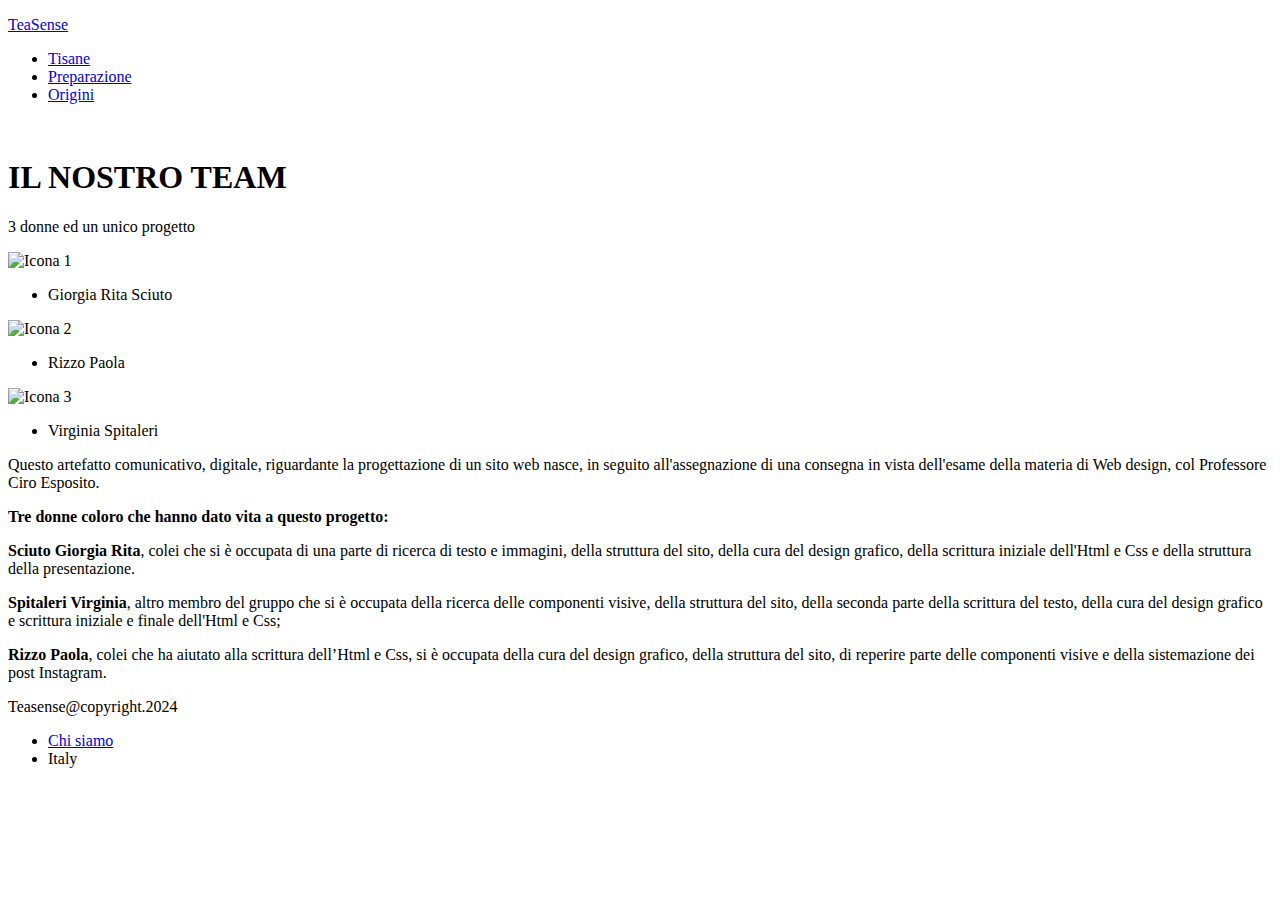
==== chisiamo.html @ ba70587f "Initial commit" ====
<!DOCTYPE html>
<html lang="en">
<head>
    <meta charset="UTF-8">
    <meta name="viewport" content="width=device-width, initial-scale=1.0">
    <title>Teasense</title>
    <link rel="stylesheet" href="Css/style.css">
    <link rel="preconnect" href="https://fonts.googleapis.com">
    <link rel="preconnect" href="https://fonts.gstatic.com" crossorigin>
    <link href="https://fonts.googleapis.com/css2?family=Inter:wght@100..900&display=swap" rel="stylesheet">
</head>
<body>
    <header>
        <p><a href="index.html">TeaSense</a></p>
        <nav>
            <ul>
                <li><a href="tipologieditisane">Tisane</a></li>
                <li><a href="preparazione.html">Preparazione</a></li>
                <li><a href="origini.html">Origini</a></li> 
            </ul>
        </nav>
        </nav>
    </header>
    <main>
        <section class="hero">
            <img loading="lazy" src="Immagini/immagine chi siamo.jpg" alt="">
            <div class="green-square">
                <div>
                    <h1>IL NOSTRO TEAM</h1>
                    <p>3 donne ed un unico progetto</p>
                </div>
            </div>
        </section>
        <section class="content">
            <div class="team">
                <div class="team1">
                    <img loading="lazy" src="Immagini/GIORGIA.png" alt="Icona 1">
                    <ul>
                        <li>Giorgia Rita Sciuto</li>
                    </ul>
                </div>
                <div class="team1">
                    <img loading="lazy"src="Immagini/PAOLA.png" alt="Icona 2">
                    <ul>
                        <li>Rizzo Paola</li>
                   
                    </ul>
                </div>
                <div class="team1">
                    <img loading="lazy" src="Immagini/VIRGINIA.png" alt="Icona 3">
                    <ul>
                        <li>Virginia Spitaleri</li>
                    </ul>
                </div>
            </div>
            <div class="text">
                <div>
                    <p>Questo artefatto comunicativo, digitale, riguardante la progettazione di un sito web nasce, in seguito all'assegnazione di una consegna in vista dell'esame della materia di Web design, col Professore Ciro Esposito.</p>
                    <p><strong>Tre donne coloro che hanno dato vita a questo progetto:</strong></p>
                    <p><strong>Sciuto Giorgia Rita</strong>, colei che si è occupata di una parte di ricerca di testo e immagini, della struttura del sito, della cura del design grafico, della scrittura iniziale dell'Html e Css e della struttura della presentazione.  </p>
                    <p><strong>Spitaleri Virginia</strong>, altro membro del gruppo che si è occupata della ricerca delle componenti visive, della struttura del sito, della seconda parte della scrittura del testo, della cura del design grafico e scrittura iniziale e finale dell'Html e Css;</p>
                    <p><strong>Rizzo Paola</strong>, colei che ha aiutato alla scrittura dell’Html e Css, si è occupata della cura del design grafico, della struttura del sito, di reperire parte delle componenti visive e della sistemazione dei post Instagram. </p>
                </div>
            </div>
            </section>
        </section>
    </main>
    <footer>
        <p>Teasense@copyright.2024</p>
        <nav>
            <ul>
                <li><a href="chisiamo.html">Chi siamo</a></li>
                <li>Italy</li>
            </ul>
        </nav>
    </footer>
    </body>
    </html>
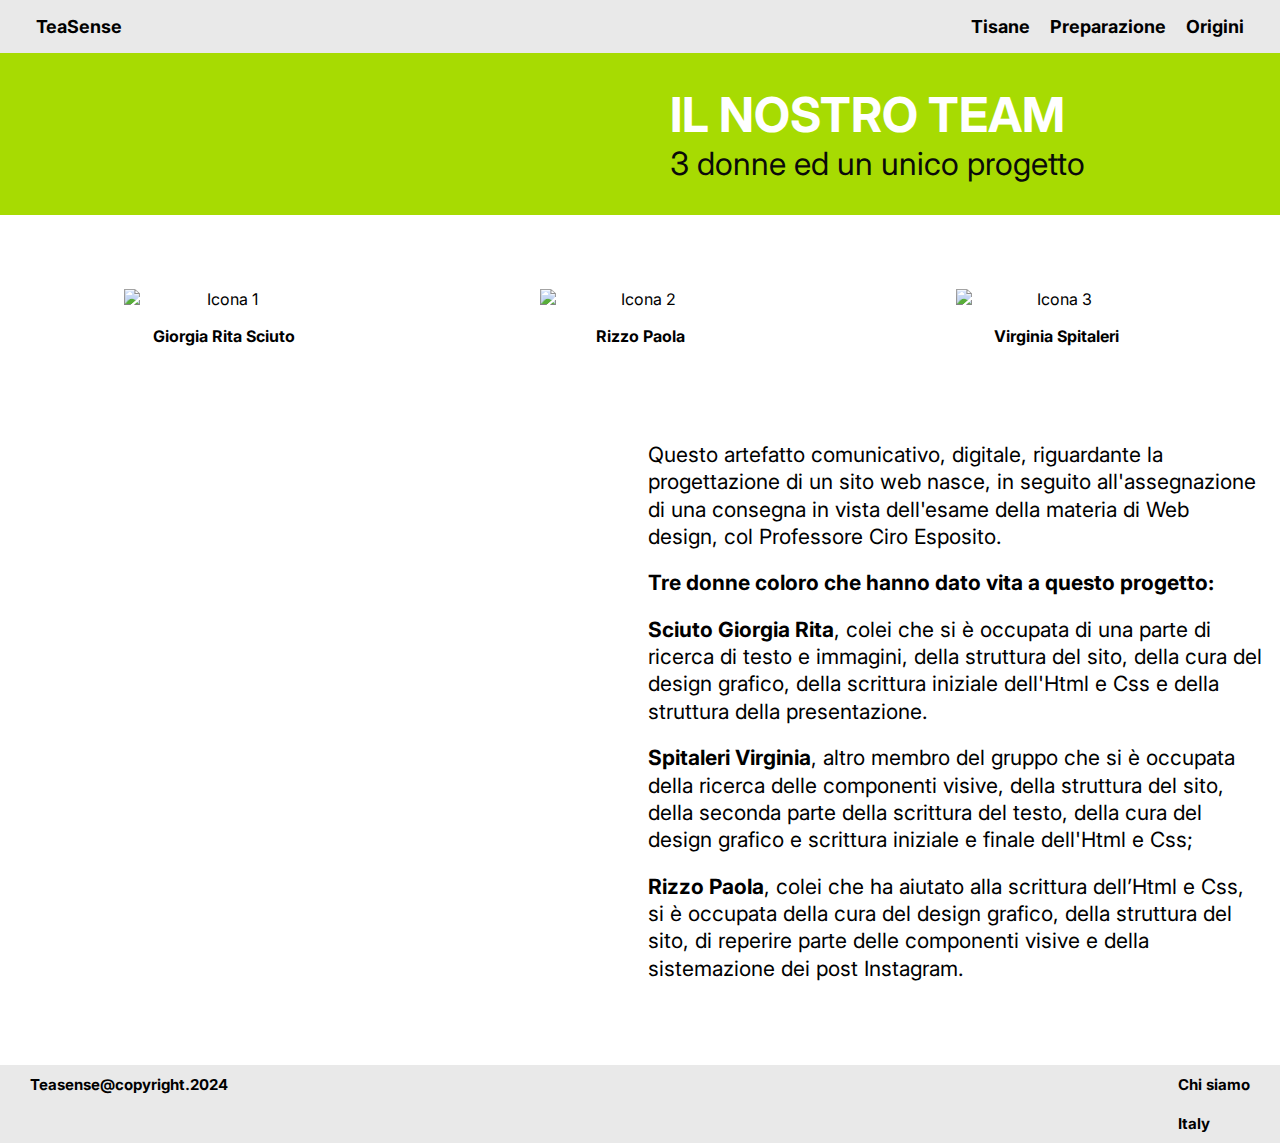
==== commit 4f1e0c29: "css" ====
--- a/chisiamo.html
+++ b/chisiamo.html
@@ -4,7 +4,7 @@
     <meta charset="UTF-8">
     <meta name="viewport" content="width=device-width, initial-scale=1.0">
     <title>Teasense</title>
-    <link rel="stylesheet" href="Css/style.css">
+    <link rel="stylesheet" href="css/style.css">
     <link rel="preconnect" href="https://fonts.googleapis.com">
     <link rel="preconnect" href="https://fonts.gstatic.com" crossorigin>
     <link href="https://fonts.googleapis.com/css2?family=Inter:wght@100..900&display=swap" rel="stylesheet">
--- a/css/style.css
+++ b/css/style.css
@@ -0,0 +1,464 @@
+body {
+    margin: 0;
+    background-color: #ffffff;
+    font-family: 'Inter', sans-serif;
+    font-style: normal;
+}
+
+h1, h2, h3, h4, h5, h6, p, ul, ol {
+    margin: 0;
+    padding: 0;
+}
+
+img {
+    max-width: 100%;
+    display: block;
+}
+
+header {
+    background-color: #E9E9E9;
+    display: flex;
+    padding: 16px;
+    justify-content: space-between;
+    font-size: 18px;
+}
+
+header p {
+    font-weight: bold;
+    padding-left: 20px;
+}
+
+header p {
+    text-decoration: none;
+    color: #000000; 
+}
+
+header p:hover {
+    text-decoration: underline;
+    color: #708628;
+}
+
+header nav p {
+    color: #000000;
+}
+
+header nav p:hover {
+    color: #708628;
+}
+
+header nav ul {
+    padding-right: 20px;
+    list-style: none;
+    font-weight: bold;
+    display: flex;
+    gap: 20px;
+}
+
+header a {
+    text-decoration: none;
+    color: #000000; 
+}
+
+header a:hover {
+    text-decoration: underline;
+    color: #708628;
+}
+
+header nav a {
+    color: #000000;
+}
+
+header nav a:hover {
+    color: #708628;
+}
+
+.hero {
+    background-color: #A7DB02;
+    display: grid;
+    grid-template-columns: 1fr 1fr;
+}
+
+.hero h1 {
+    font-size: 48px;
+    color: #ffffff;
+}
+
+.hero p {
+    font-size: 32px;
+    font-weight: normal;
+    color: #0a0a0a;
+}
+
+.green-square {
+    padding: 32px 30px;
+}
+
+.green-square {
+    display: flex;
+    align-items: center;
+}
+
+.content {
+    max-width: 1200px;
+    margin: 64px auto;
+    padding: 0 16px;
+}
+
+.content p {
+    line-height: 1.4;
+}
+
+.text {
+    display: grid;
+    grid-template-columns: 1fr 1fr;
+    gap: 16px;
+}
+
+.text p {
+    font-size: 21px;
+    font-weight: normal;
+    margin-bottom: 1.2rem;
+    line-height: 1.3;
+    
+}
+
+.text div {
+    grid-column-start: 2;
+}
+
+.text h4 {
+    margin-top: 4rem;
+    margin-bottom: 4rem;
+    font-size: 30px;
+    margin-bottom: 1.2rem;
+    line-height: 1.3;
+}
+
+.button-container {
+    display: flex;
+    justify-content: flex-end;
+}
+
+.button-link {
+    display: inline-block;
+    padding: 18px 24px; 
+    font-size: 24px; 
+    color: white;
+    background-color: #A7DB02;
+    text-decoration: none;
+    border-radius: 30px; 
+    margin-right: 170px; 
+    margin-top: 70px;
+}
+
+.button{
+    display: inline-block;
+    padding: 18px 24px; 
+    font-size: 24px; 
+    color: white;
+    background-color: #A7DB02;
+    text-decoration: none;
+    border-radius: 30px; 
+    margin-right: 2px; 
+    margin-top: 7px;
+
+}
+
+.button:hover{
+    background-color: #050505;
+}
+
+.button-link:hover {
+    background-color: #050505;
+}
+
+.tipologie {
+    margin-top: 25px;
+    display: flex;
+    justify-content: space-around; 
+    align-items: flex-start; 
+}
+
+.tipologia {
+    display: flex;
+    flex-direction: column; 
+    align-items: center; 
+    text-align: center;
+    
+    
+}
+
+.tipologia img {
+    width: 200px; 
+    height: auto; 
+    
+   
+    
+}
+
+.tipologia ul {
+    list-style: none; 
+    font-weight: bold;
+    padding: 15px; 
+    margin-top: 0px; 
+    color: #fff; border-radius: 50px;
+}
+
+.tipologia ul li a {
+    color: white; 
+    text-decoration: none; 
+}
+
+.fasi {
+    max-width: 1200px;
+    margin: 64px auto;
+    padding: 0 20px;
+}
+
+.fasi div {
+    display: grid;
+    grid-template-columns: 1fr 1fr;
+    margin: 64px 0;
+    gap: 16px;
+}
+
+.fasi h3 {
+    font-size: 24px;
+    margin-bottom: 1.2rem;
+    line-height: 1.3;
+    
+}
+
+.fasi p {
+    font-size: 21px;
+    
+}
+
+.epoche {
+    max-width: 1200px;
+    margin: 64px auto;
+    padding: 0 20px;
+}
+
+.epoche div {
+    display: grid;
+    grid-template-columns: 1fr 1fr;
+    margin: 64px 0;
+    gap: 16px;
+}
+
+.epoche h3 {
+    margin-bottom: 1.4rem;
+    font-size: 24px;
+    margin-bottom: 1.2rem;
+    line-height: 1.3;
+}
+
+.epoche p {
+    font-size: 21px;
+    
+}
+
+.avviso {
+    border-radius: 20px;
+    margin-bottom: 20px;
+}
+
+.avviso h5 {
+    margin-bottom: 1.4rem;
+    font-size: 32px;
+    color: #000000;
+}
+
+.avviso p {
+    font-size: 21px;
+}
+
+.team {
+    margin-top: 60px;
+    display: flex;
+    justify-content: space-around;
+    align-items: flex-start;
+    margin-bottom: 70px; 
+}
+
+.team1 {
+    display: flex;
+    flex-direction: column;
+    align-items: center;
+    text-align: center;
+    margin: 10px;
+}
+
+.team1 img {
+    width: 200px;
+    height: auto;
+}
+
+.team1 ul {
+    list-style: none;
+    font-weight: bold;
+    padding: 15px;
+    margin-top: 2px;
+    color: #000000;
+    border-radius: 50px;
+}
+
+.team1 ul li a {
+    color: white;
+    text-decoration: none;
+}
+
+.team1 ul li a:hover {
+    color: black;
+}
+
+footer {
+    background-color: #E9E9E9;
+    display: flex;
+    padding: 16px;
+    justify-content: space-between;
+    font-size: 15px;
+    font-weight: bold;
+}
+
+footer p {
+    font-weight: bold;
+    padding-left: 20px;
+    text-decoration: none;
+    color: #000000; 
+}
+
+footer nav p {
+    color: #000000;
+}
+
+footer nav p:hover {
+    color: #708628;
+}
+
+footer nav ul {
+    padding-right: 20px;
+    list-style: none;
+    display: flex;
+    gap: 16px;
+}
+
+footer a {
+    text-decoration: none;
+    color: #000000; 
+}
+
+footer a:hover {
+    text-decoration: underline;
+    color: #708628;
+}
+
+footer nav a {
+    color: #000000;
+}
+
+footer nav a:hover {
+    color: #708628;
+}
+
+@media screen and (max-width: 600px) {
+    header {
+        font-size: 14px;
+        align-items: center;
+    }
+
+    header p {
+        padding-left: 15px;
+    }
+
+    header nav {
+        align-items: flex-end;
+    }
+
+    header nav ul {
+        gap: 12px;
+    }
+
+    .text {
+        grid-template-columns: 1fr;
+        gap: 16px;
+    
+    }
+
+    .text div {
+        grid-column-start: 1;
+        
+    }
+
+    .text p{
+        font-size: 16px;
+        margin-bottom: 0.5rem;
+    }
+
+.fasi p{
+    font-size: 16px;
+    margin-bottom: 0.5rem;
+}
+
+.epoche p{
+    font-size: 16px;
+    margin-bottom: 0.5rem;
+}
+    .hero {
+        grid-template-columns: 1fr;
+    }
+
+    .hero h1 {
+        font-size: 30px;
+    }
+
+    .hero p {
+        font-size: 25px;
+    }
+
+    .tipologie {
+        flex-direction: column;
+        align-items: center;
+    }
+
+    .tipologia {
+        margin: 20px 0;
+    }
+
+    .button-container {
+        justify-content: center;
+        text-align: center;
+        border-radius: 30px; 
+    }
+
+    .button-link {
+        padding: 10px 30px;
+        font-size: 17px;
+        margin-right: 70px;
+    }
+
+    .fasi div,
+    .epoche div {
+        grid-template-columns: 1fr;
+        
+    }
+  
+  }
+    .content {
+        max-width: 100%;
+    }
+
+    footer {
+        padding: 10px;
+    }
+
+    footer nav {
+        flex-direction: column;
+        align-items: flex-end;
+    }
+
+    footer nav ul {
+        flex-direction: column;
+        gap: 20px;
+    }
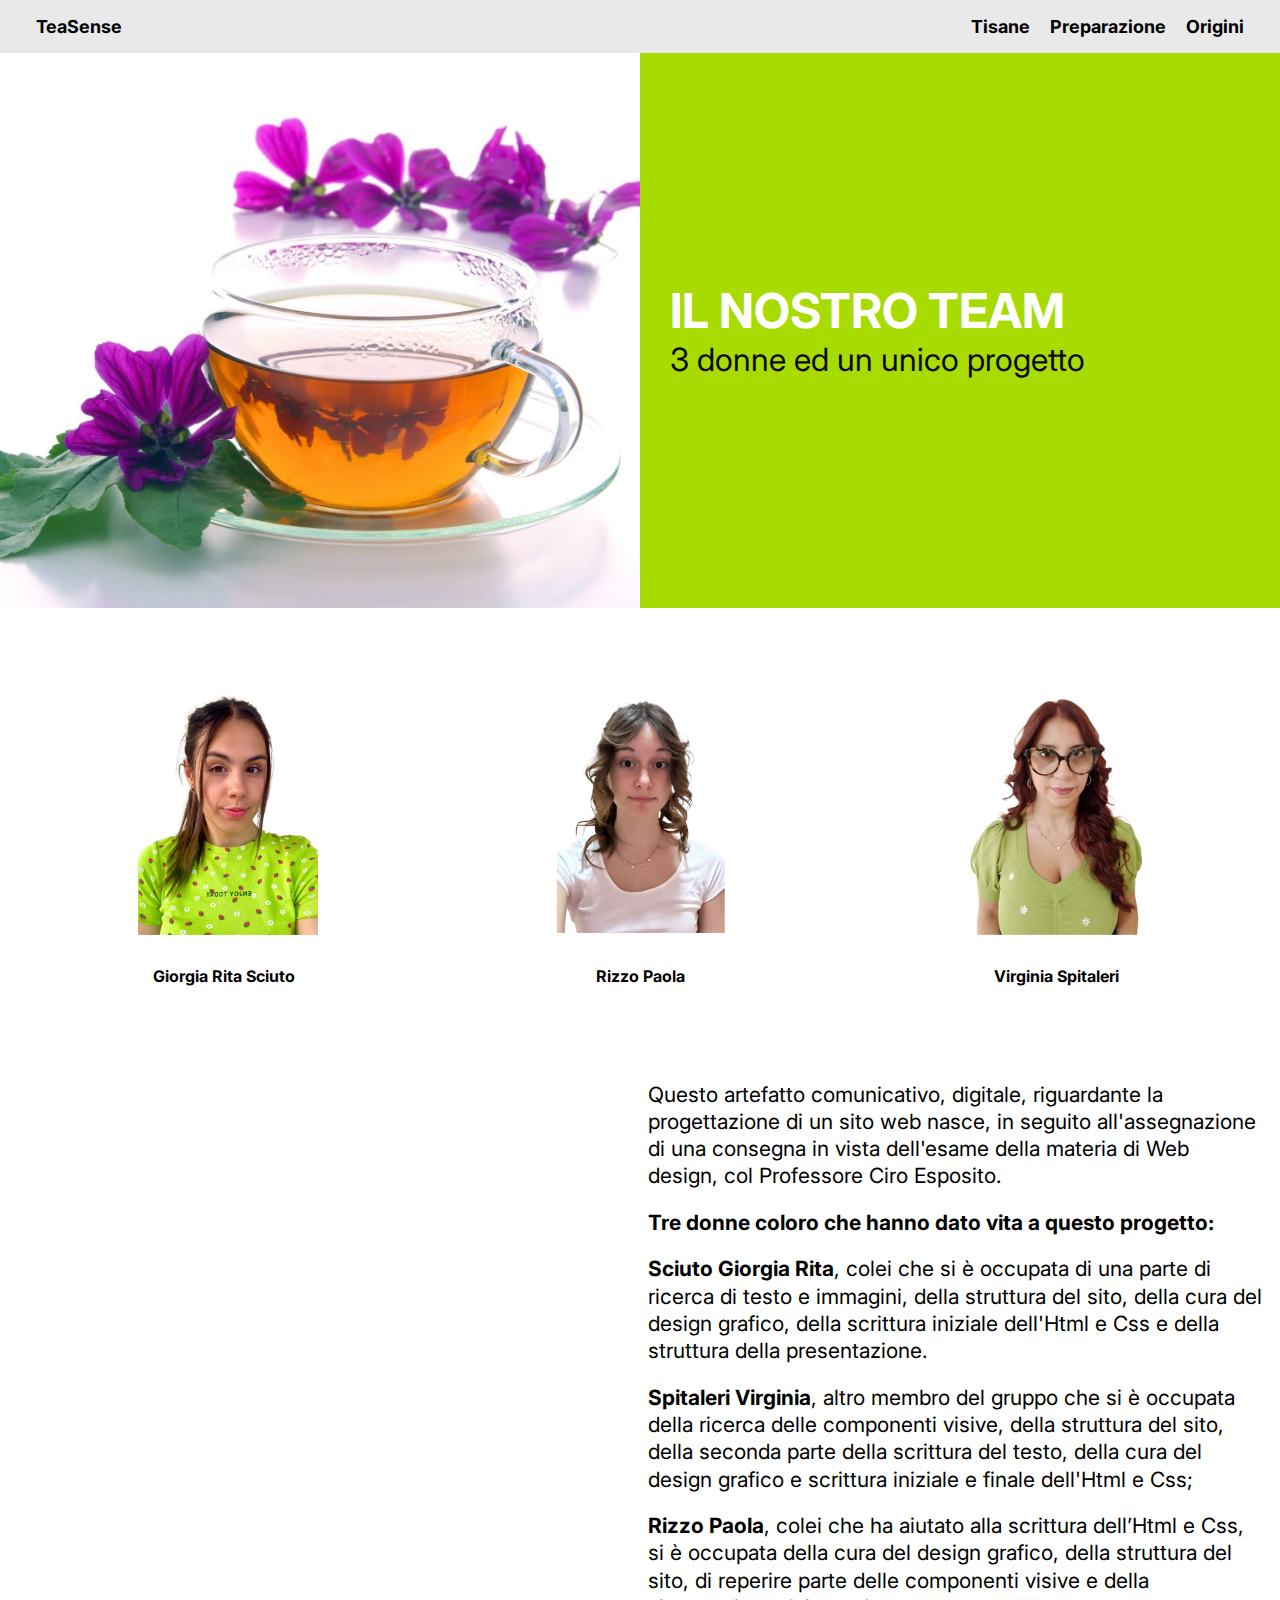
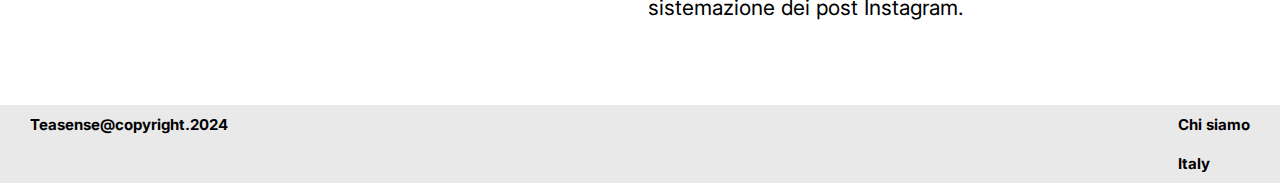
==== commit 9ee92d4a: "css" ====
--- a/chisiamo.html
+++ b/chisiamo.html
@@ -23,7 +23,7 @@
     </header>
     <main>
         <section class="hero">
-            <img loading="lazy" src="Immagini/immagine chi siamo.jpg" alt="">
+            <img loading="lazy" src="immagini/immagine chi siamo.jpg" alt="">
             <div class="green-square">
                 <div>
                     <h1>IL NOSTRO TEAM</h1>
@@ -34,20 +34,20 @@
         <section class="content">
             <div class="team">
                 <div class="team1">
-                    <img loading="lazy" src="Immagini/GIORGIA.png" alt="Icona 1">
+                    <img loading="lazy" src="immagini/GIORGIA.png" alt="Icona 1">
                     <ul>
                         <li>Giorgia Rita Sciuto</li>
                     </ul>
                 </div>
                 <div class="team1">
-                    <img loading="lazy"src="Immagini/PAOLA.png" alt="Icona 2">
+                    <img loading="lazy" src="immagini/PAOLA.png" alt="Icona 2">
                     <ul>
                         <li>Rizzo Paola</li>
                    
                     </ul>
                 </div>
                 <div class="team1">
-                    <img loading="lazy" src="Immagini/VIRGINIA.png" alt="Icona 3">
+                    <img loading="lazy" src="immagini/VIRGINIA.png" alt="Icona 3">
                     <ul>
                         <li>Virginia Spitaleri</li>
                     </ul>
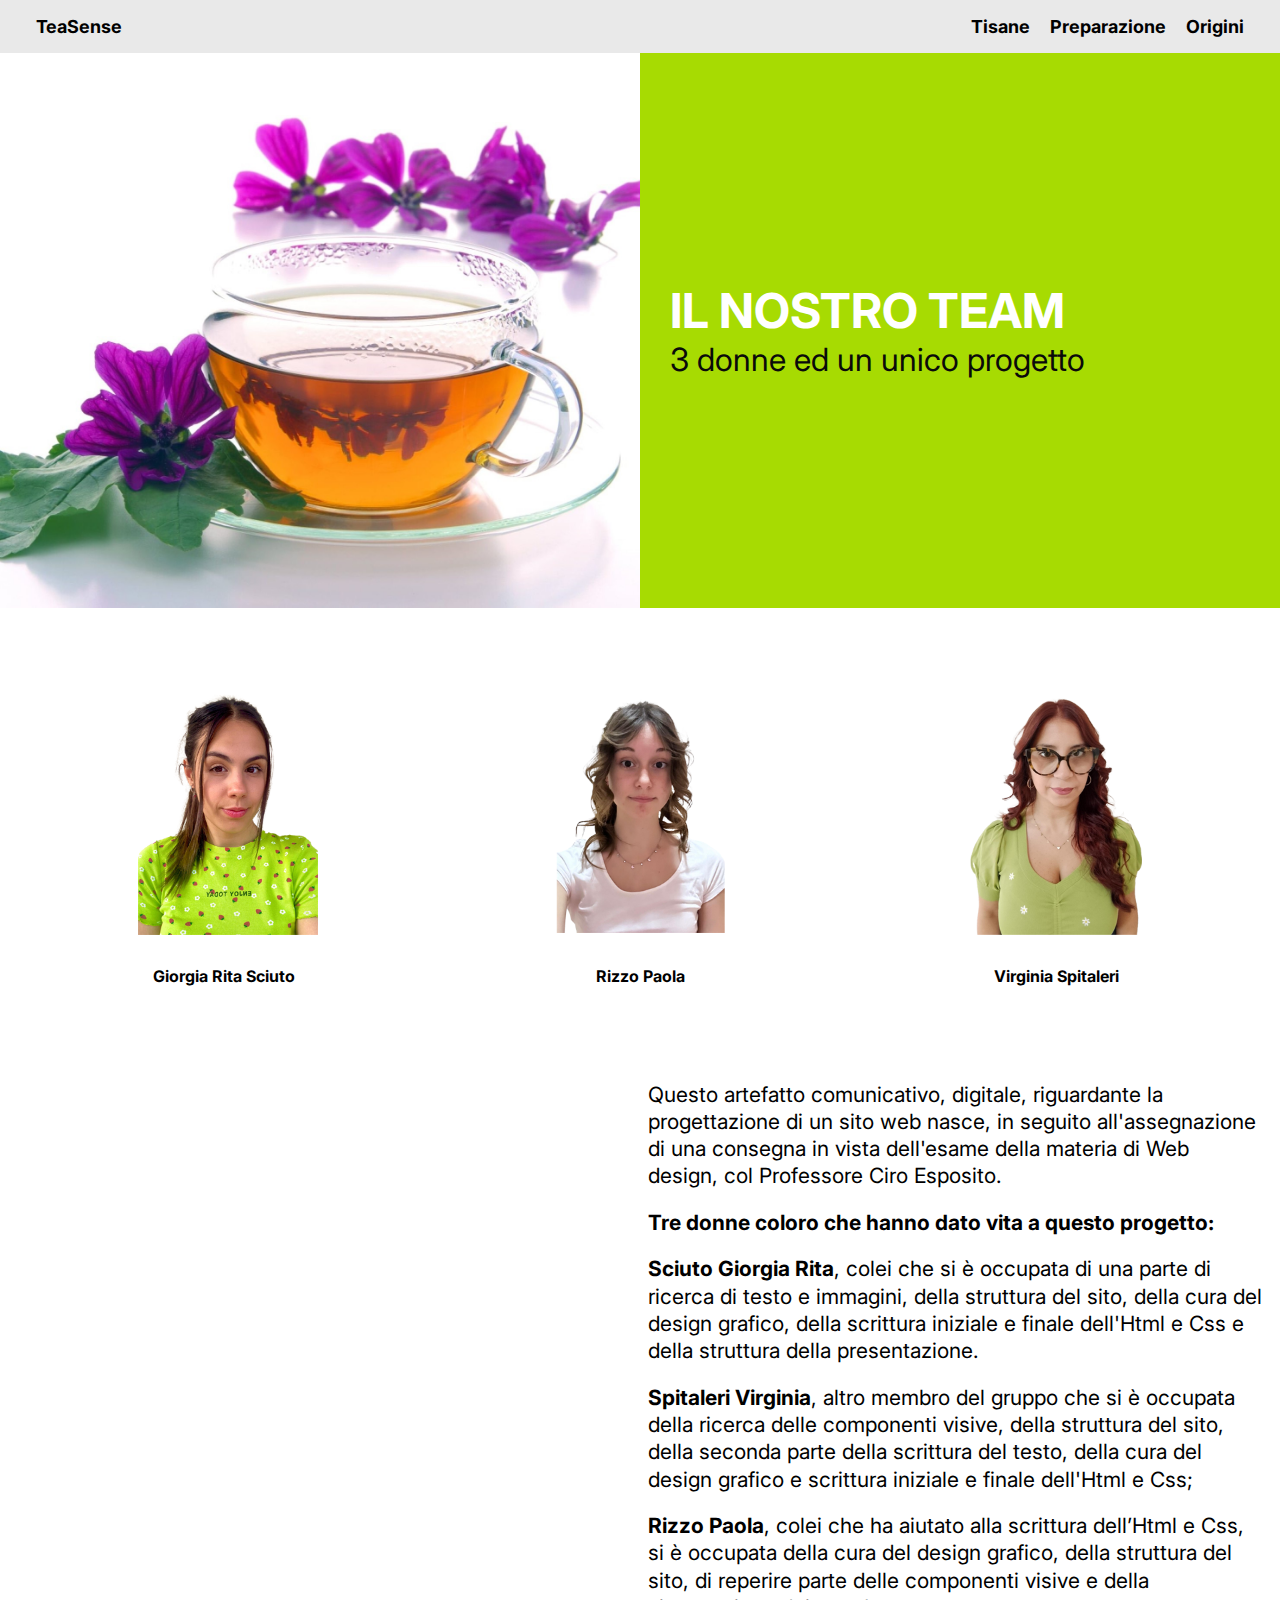
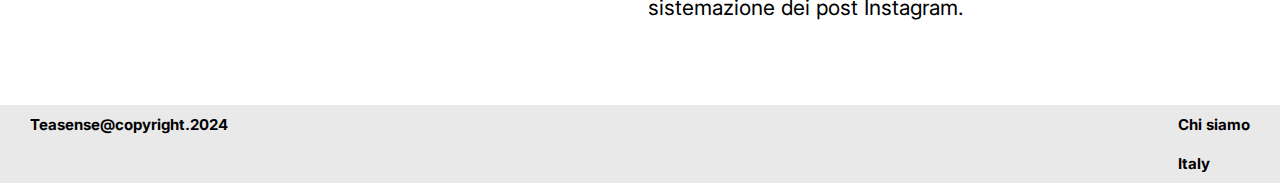
==== commit 2bb0f56f: "Update chisiamo.html" ====
--- a/chisiamo.html
+++ b/chisiamo.html
@@ -57,7 +57,7 @@
                 <div>
                     <p>Questo artefatto comunicativo, digitale, riguardante la progettazione di un sito web nasce, in seguito all'assegnazione di una consegna in vista dell'esame della materia di Web design, col Professore Ciro Esposito.</p>
                     <p><strong>Tre donne coloro che hanno dato vita a questo progetto:</strong></p>
-                    <p><strong>Sciuto Giorgia Rita</strong>, colei che si è occupata di una parte di ricerca di testo e immagini, della struttura del sito, della cura del design grafico, della scrittura iniziale dell'Html e Css e della struttura della presentazione.  </p>
+                    <p><strong>Sciuto Giorgia Rita</strong>, colei che si è occupata di una parte di ricerca di testo e immagini, della struttura del sito, della cura del design grafico, della scrittura iniziale e finale dell'Html e Css e della struttura della presentazione.  </p>
                     <p><strong>Spitaleri Virginia</strong>, altro membro del gruppo che si è occupata della ricerca delle componenti visive, della struttura del sito, della seconda parte della scrittura del testo, della cura del design grafico e scrittura iniziale e finale dell'Html e Css;</p>
                     <p><strong>Rizzo Paola</strong>, colei che ha aiutato alla scrittura dell’Html e Css, si è occupata della cura del design grafico, della struttura del sito, di reperire parte delle componenti visive e della sistemazione dei post Instagram. </p>
                 </div>
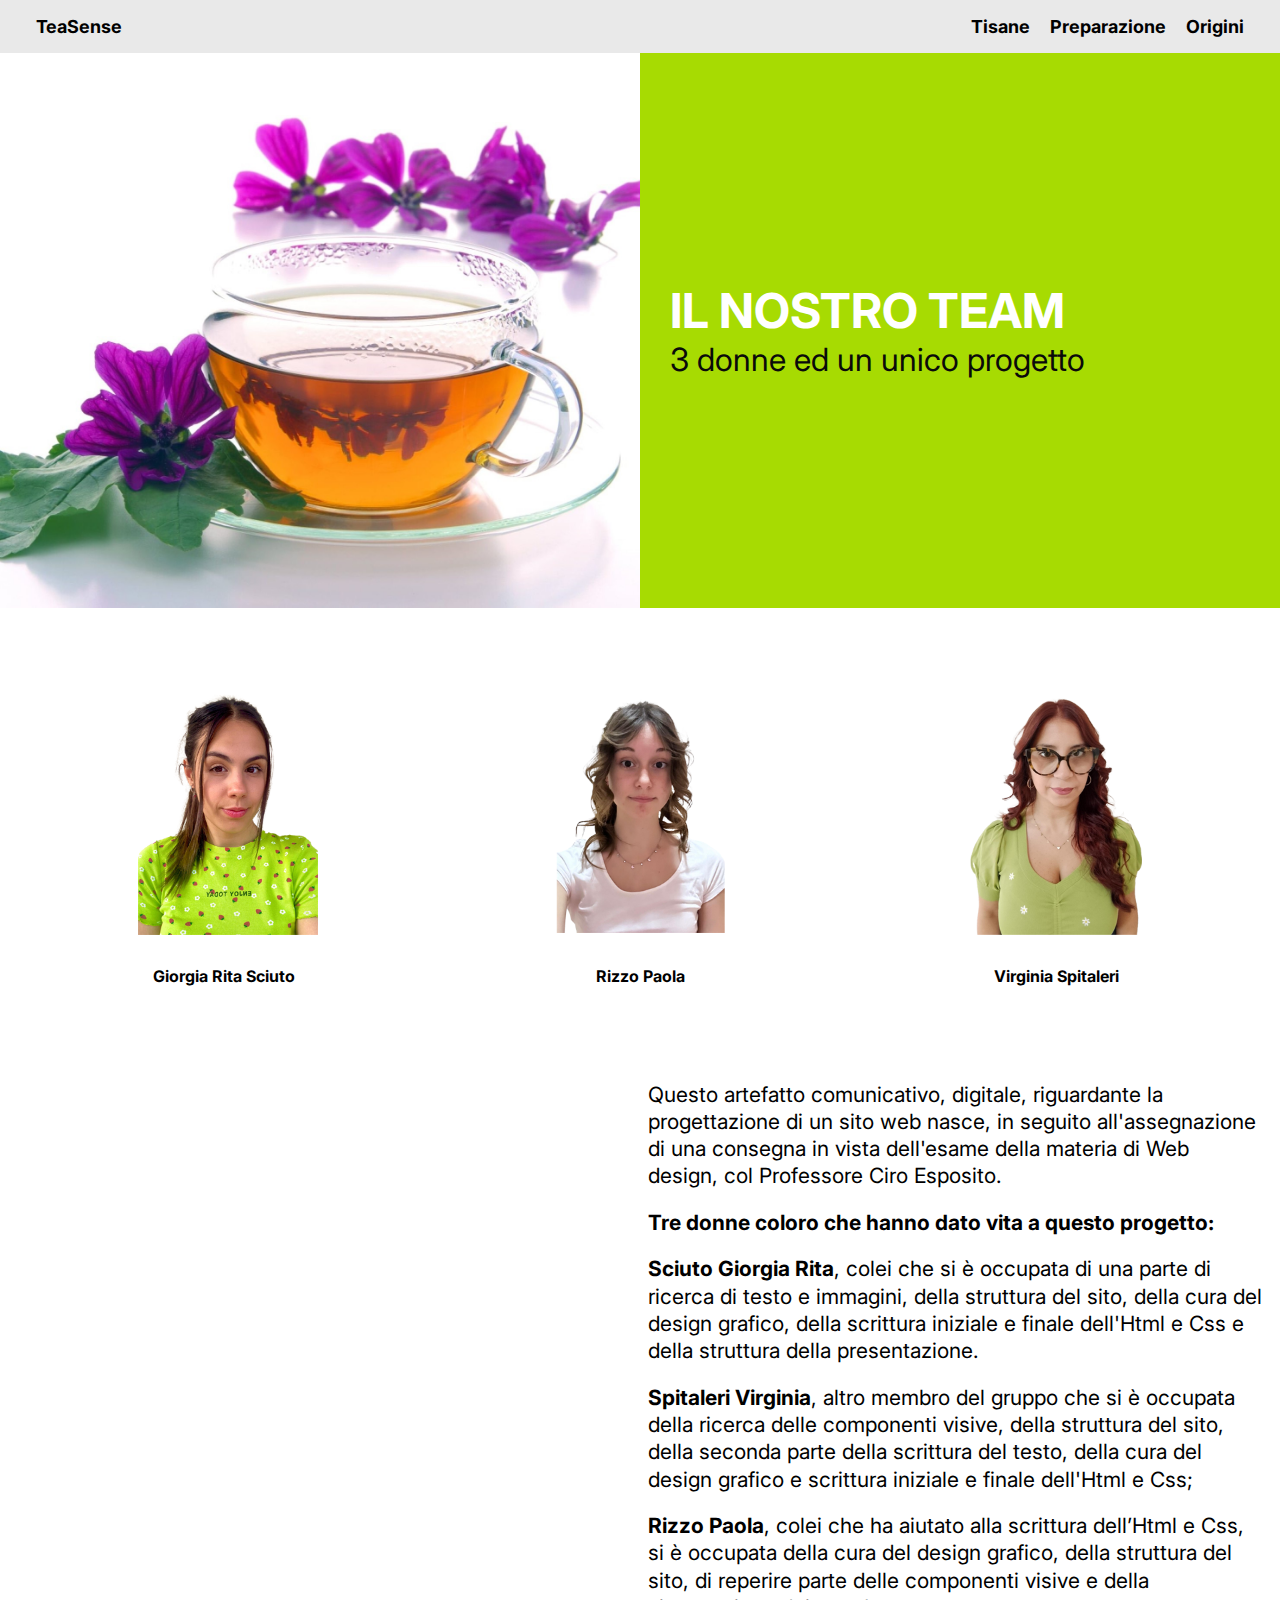
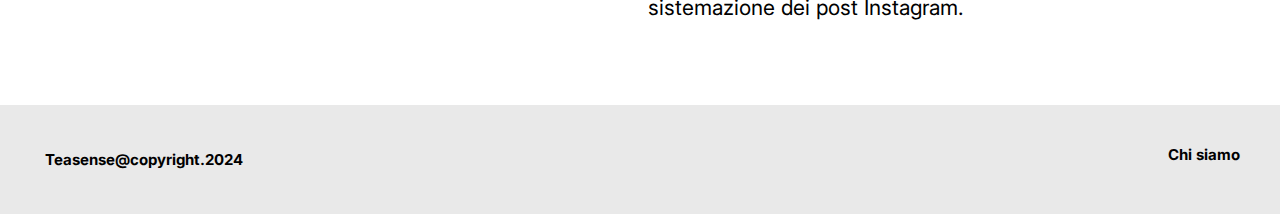
==== commit 436149db: "x" ====
--- a/chisiamo.html
+++ b/chisiamo.html
@@ -70,7 +70,7 @@
         <nav>
             <ul>
                 <li><a href="chisiamo.html">Chi siamo</a></li>
-                <li>Italy</li>
+    
             </ul>
         </nav>
     </footer>
--- a/css/style.css
+++ b/css/style.css
@@ -189,8 +189,9 @@
 }
 
 .tipologia img {
-    width: 200px; 
+    width: 400px; 
     height: auto; 
+    margin-top: 90px;
     
    
     
@@ -262,6 +263,14 @@
 .avviso {
     border-radius: 20px;
     margin-bottom: 20px;
+    border: 2px solid #000;
+    padding: 120px;
+    border-radius: 15px;
+    background-color: #ffffff;
+    width: 80%;
+    margin: 20px auto;
+    
+
 }
 
 .avviso h5 {
@@ -320,6 +329,7 @@
     justify-content: space-between;
     font-size: 15px;
     font-weight: bold;
+    
 }
 
 footer p {
@@ -327,6 +337,7 @@
     padding-left: 20px;
     text-decoration: none;
     color: #000000; 
+    padding: 35px;
 }
 
 footer nav p {
@@ -342,6 +353,7 @@
     list-style: none;
     display: flex;
     gap: 16px;
+    padding: 30px;
 }
 
 footer a {
@@ -443,7 +455,15 @@
         grid-template-columns: 1fr;
         
     }
-  
+  .avviso{
+    border: 2px solid #000;
+    padding: 30px;
+    border-radius: 15px;
+    background-color: #f9f9f9;
+    width: 80%;
+    margin: 20px auto;
+
+  }
   }
     .content {
         max-width: 100%;
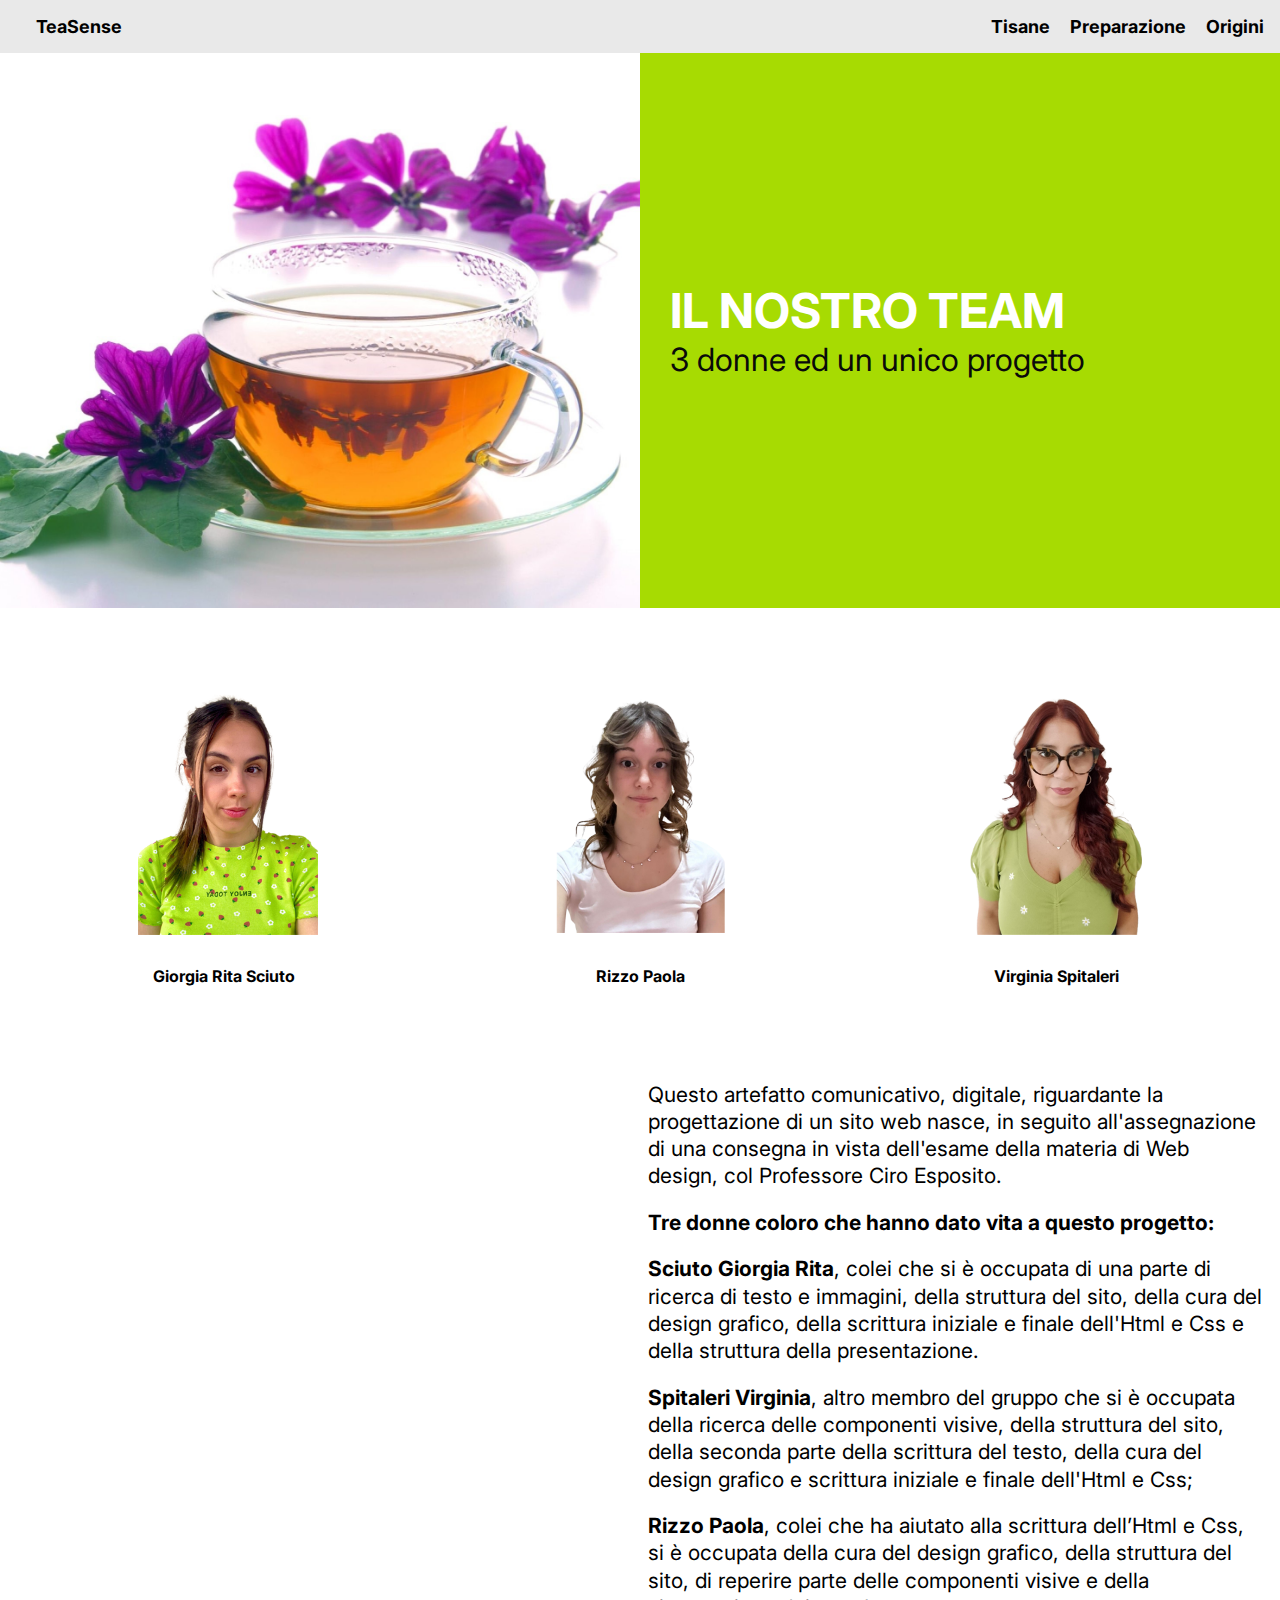
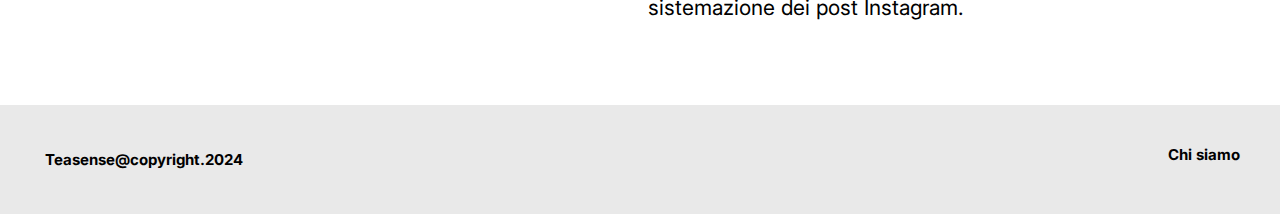
==== commit af928dd5: "cc" ====
--- a/chisiamo.html
+++ b/chisiamo.html
@@ -12,14 +12,24 @@
 <body>
     <header>
         <p><a href="index.html">TeaSense</a></p>
-        <nav>
+        <div class="contenitore">
+        <div class="off-screen-menu">
             <ul>
-                <li><a href="tipologieditisane">Tisane</a></li>
+                <li><a href="tipologieditisane.html">Tisane</a></li>
                 <li><a href="preparazione.html">Preparazione</a></li>
                 <li><a href="origini.html">Origini</a></li> 
             </ul>
-        </nav>
-        </nav>
+        </div>
+        <nav>
+            <div class="ham-menu">
+              <span></span>
+              <span></span>
+              <span></span>
+            </div>
+          </nav>
+        </div>
+          </div>
+          <script src="burgermenu.js"></script>
     </header>
     <main>
         <section class="hero">
--- a/css/style.css
+++ b/css/style.css
@@ -46,31 +46,34 @@
     color: #708628;
 }
 
-header nav ul {
-    padding-right: 20px;
+
+
+header a {
+    text-decoration: none;
+    color: #000000; 
+}
+
+header a:hover {
+    text-decoration: underline;
+    color: #708628;
+}
+
+header nav a {
+    color: #000000;
+}
+
+header nav a:hover {
+    color: #708628;
+}
+
+header .off-screen-menu ul {
     list-style: none;
     font-weight: bold;
     display: flex;
     gap: 20px;
 }
 
-header a {
-    text-decoration: none;
-    color: #000000; 
-}
-
-header a:hover {
-    text-decoration: underline;
-    color: #708628;
-}
-
-header nav a {
-    color: #000000;
-}
-
-header nav a:hover {
-    color: #708628;
-}
+
 
 .hero {
     background-color: #A7DB02;
@@ -392,6 +395,115 @@
         gap: 12px;
     }
 
+    header .off-screen-menu ul {
+        list-style: none;
+        font-weight: bold;
+        display: flex;
+        gap: 6px;
+    }
+    .contenitore{
+        display: grid;
+    }
+    
+    .off-screen-menu {
+        background-color: #E9E9E9;
+        max-width: 450px;
+        top: 0;
+        display: none;
+        margin: auto;
+        flex-direction: column;
+        align-items: center;    
+        justify-content: center;
+        text-align: center;
+        font-size: 3rem;
+        position:inherit;
+        top: 44px;
+        right: 0;
+    }
+    
+    .off-screen-menu.active {
+        display: grid;
+        align-items: center;
+        grid-row: 2;
+    }
+    
+    ul{
+        display: flex;
+        flex-direction: column;
+        list-style-type: none;
+        gap: 6px;
+        font-size: 16px;
+        font-weight: 400;
+        text-align: right;
+    }
+    
+    .container{
+        display: flex;
+        justify-content: space-between;
+        flex-direction: column-reverse;
+    }
+    
+    .container .off-screen-menu{
+        grid-row: 2;
+    } 
+    
+    nav {
+        background-color: #E9E9E9;
+        align-self: flex-end;
+        margin-top: 12px;
+        margin-bottom: 12px;
+        display: flex;
+        flex-direction:row-reverse;
+    }
+    
+    
+    .ham-menu {
+        height: 30px;
+        width: 30px;
+        position: relative;
+    }
+    
+    .ham-menu:hover{
+        cursor: pointer;;
+    }
+    
+    .ham-menu span {
+        height: 3px;
+        width: 70%;
+        background-color: #000000;
+        position: absolute;
+        left: 50%;
+        top: 50%;
+        transform: translate(-50%, -50%);
+        transition: .3s ease;
+    }
+    
+    .ham-menu span:nth-child(1) {
+        top: 25%;
+    }
+    
+    .ham-menu span:nth-child(3) {
+        top: 75%;
+    }
+    
+    .ham-menu.active span {
+        background-color: rgb(0, 0, 0);
+    }
+    
+    .ham-menu.active span:nth-child(1) {
+        top: 50%;
+        transform: translate(-50%, -50%) rotate(45deg);
+    }
+    
+    .ham-menu.active span:nth-child(2) {
+        opacity: 0;
+    }
+    
+    .ham-menu.active span:nth-child(3) {
+        top: 50%;
+        transform: translate(-50%, -50%) rotate(-45deg);
+    }
+
     .text {
         grid-template-columns: 1fr;
         gap: 16px;
@@ -448,6 +560,8 @@
         padding: 10px 30px;
         font-size: 17px;
         margin-right: 70px;
+        margin: auto;
+        margin-top: 40px;
     }
 
     .fasi div,
@@ -480,5 +594,5 @@
 
     footer nav ul {
         flex-direction: column;
-        gap: 20px;
-    }
+        gap: 15px;
+    }
